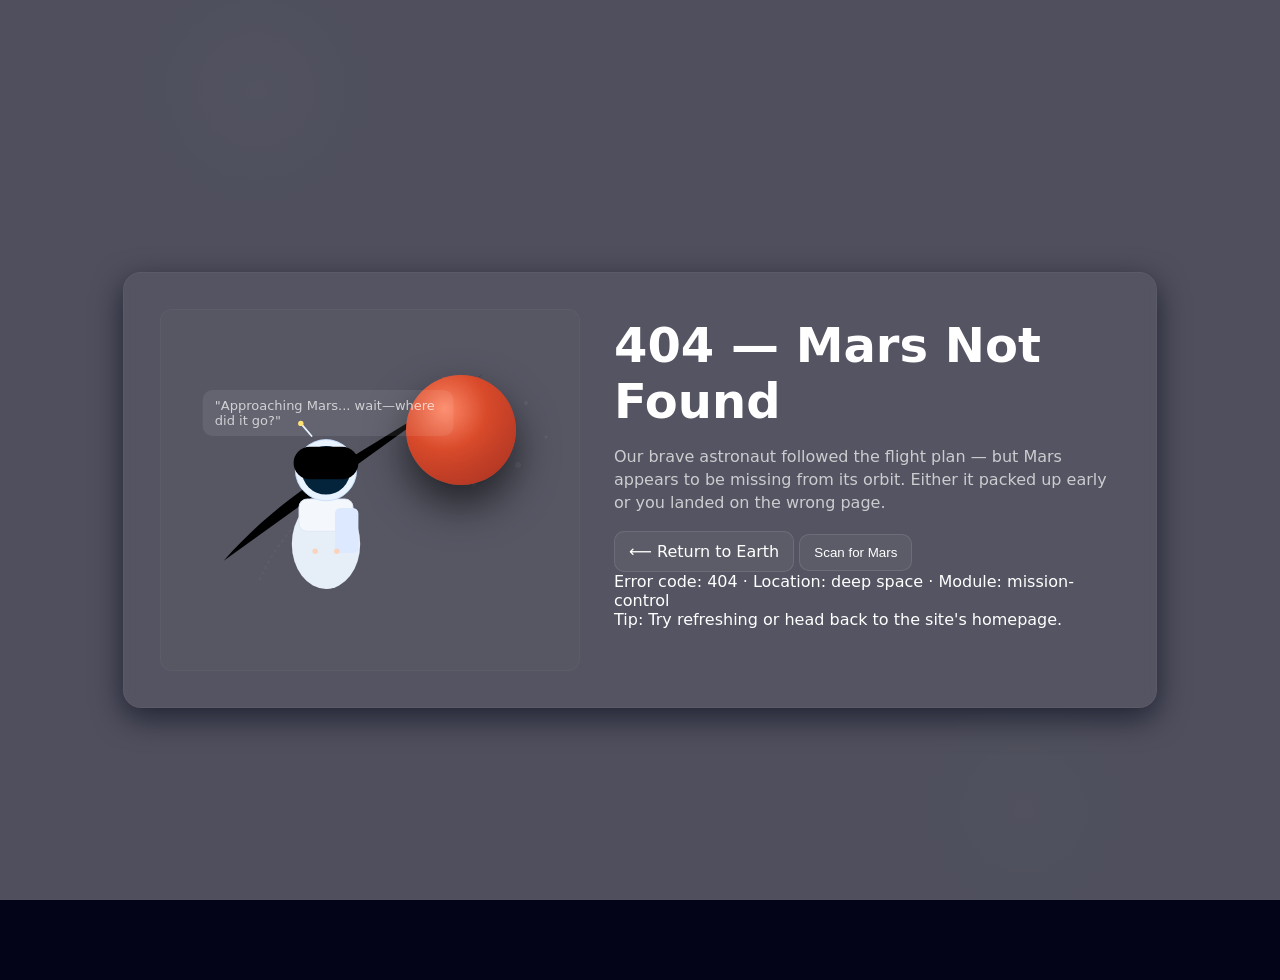
==== index.html @ 6b0a7d73 "name change" ====
<!DOCTYPE html>
<!-- index.html -->
<html lang="en">
  <head>
    <meta charset="utf-8" />
    <meta name="viewport" content="width=device-width, initial-scale=1" />
    <title>404 — Mars Not Found</title>
    <link rel="stylesheet" href="styles.css" />
  </head>
  <body>
    <div class="stars" aria-hidden="true"></div>
    <main class="stage" role="main">
      <div class="card" role="region" aria-labelledby="title">
        <div class="visual" aria-hidden="true">
          <div class="scene">
            <!-- dotted flight path -->
            <svg
              class="path"
              viewBox="0 0 800 600"
              preserveAspectRatio="none"
              aria-hidden="true"
            >
              <path class="dotted" d="M120 480 C260 320, 420 260, 620 120" />
            </svg>

            <!-- astronaut (SVG) -->
            <div class="astronaut" id="astronaut">
              <svg
                viewBox="0 0 200 240"
                width="100%"
                height="100%"
                xmlns="http://www.w3.org/2000/svg"
              >
                <g>
                  <path
                    d="M26 200 C40 170, 60 140, 88 120"
                    fill="none"
                    stroke="rgba(255,255,255,0.04)"
                    stroke-width="2"
                    stroke-dasharray="3 4"
                  />
                  <ellipse
                    cx="100"
                    cy="160"
                    rx="38"
                    ry="50"
                    fill="#eef6ff"
                    opacity="0.95"
                  />
                  <rect
                    x="70"
                    y="110"
                    width="60"
                    height="36"
                    rx="9"
                    fill="#f4f7fb"
                    stroke="#dfe8f6"
                  />
                  <rect
                    x="110"
                    y="120"
                    width="26"
                    height="50"
                    rx="6"
                    fill="#dde9ff"
                  />
                  <circle
                    cx="100"
                    cy="78"
                    r="34"
                    fill="#e9f2ff"
                    stroke="#c9dffb"
                  />
                  <circle cx="100" cy="78" r="27" fill="#04243b" />
                  <g class="shine">
                    <rect x="64" y="52" width="72" height="36" rx="18" />
                  </g>
                  <g fill="#ffcfb3" opacity="0.85">
                    <circle cx="88" cy="168" r="3" />
                    <circle cx="112" cy="168" r="3" />
                  </g>
                  <line
                    x1="84"
                    y1="40"
                    x2="72"
                    y2="26"
                    stroke="#e6f1ff"
                    stroke-width="2"
                    stroke-linecap="round"
                  />
                  <circle cx="72" cy="26" r="3" fill="#ffdf6a" />
                </g>
              </svg>
            </div>

            <!-- Mars area -->
            <div class="mars-wrap" id="marsWrap">
              <div class="mars" id="mars" role="img" aria-label="Mars">
                <div class="crater c1"></div>
                <div class="crater c2"></div>
                <div class="crater c3"></div>
              </div>
              <div class="dust" id="dust">
                <svg
                  viewBox="0 0 160 160"
                  width="160"
                  height="160"
                  xmlns="http://www.w3.org/2000/svg"
                >
                  <g fill="rgba(255,255,255,0.06)">
                    <circle cx="22" cy="34" r="3" />
                    <circle cx="48" cy="20" r="2" />
                    <circle cx="86" cy="44" r="2.5" />
                    <circle cx="120" cy="28" r="2" />
                    <circle cx="112" cy="90" r="3" />
                    <circle cx="68" cy="110" r="2" />
                    <circle cx="30" cy="96" r="2.2" />
                    <circle cx="140" cy="62" r="1.6" />
                  </g>
                </svg>
              </div>
            </div>

            <div class="bubble" id="bubble">
              "Approaching Mars... wait—where did it go?"
            </div>
          </div>
        </div>

        <div class="content">
          <h1 id="title">404 — <span class="glitch">Mars Not Found</span></h1>
          <p class="lead">
            Our brave astronaut followed the flight plan — but Mars appears to
            be missing from its orbit. Either it packed up early or you landed
            on the wrong page.
          </p>

          <div class="actions">
            <a href="/" class="btn" id="homeBtn" title="Return to homepage"
              >⟵ Return to Earth</a
            >
            <button
              class="btn secondary"
              id="retryBtn"
              title="Try to locate Mars again"
            >
              Scan for Mars
            </button>
          </div>

          <div class="meta">
            Error code: <span id="err">404</span> · Location: deep space ·
            Module: mission-control
          </div>
          <div class="missing-note" id="note">
            Tip: Try refreshing or head back to the site's homepage.
          </div>
        </div>
      </div>
    </main>

    <script>
      const mars = document.getElementById("mars");
      const dust = document.getElementById("dust");
      const bubble = document.getElementById("bubble");
      const retry = document.getElementById("retryBtn");
      const note = document.getElementById("note");

      function makeMarsVanish() {
        if (mars.classList.contains("missing")) {
          bubble.textContent =
            "Still not here. Did we check the right star chart?";
          mars.animate(
            [
              { transform: "translateX(0)" },
              { transform: "translateX(-6px)" },
              { transform: "translateX(6px)" },
              { transform: "translateX(0)" },
            ],
            { duration: 420, iterations: 1 }
          );
          return;
        }

        mars.classList.add("missing");
        setTimeout(() => dust.classList.add("show"), 220);
        bubble.textContent = "No planet detected. Marking Mars as missing.";
        note.textContent = "If found, please return to Mission Control.";
        const live = document.createElement("div");
        live.setAttribute("aria-live", "polite");
        live.style.position = "absolute";
        live.style.left = "-9999px";
        live.textContent = "Mars reported missing.";
        document.body.appendChild(live);
      }

      retry.addEventListener("click", makeMarsVanish);
      window.addEventListener("load", () => {
        setTimeout(makeMarsVanish, 1400);
      });
    </script>
  </body>
</html>
---- styles.css ----
:root {
  --bg: #030417;
  --accent: #ff6b6b;
  --muted: rgba(255, 255, 255, 0.7);
  --white: #ffffff;
  --shadow: 0 10px 30px rgba(2, 6, 23, 0.6);
  --sans: system-ui, -apple-system, "Segoe UI", Roboto, "Helvetica Neue", Arial, sans-serif;
}

/* Global */
html, body {
  height: 100%;
  margin: 0;
  font-family: var(--sans);
  background: radial-gradient(circle at 20% 10%, rgba(255,255,255,0.02), transparent 10%),
              radial-gradient(circle at 80% 90%, rgba(255,255,255,0.01), transparent 10%),
              var(--bg);
  color: var(--white);
  overflow: hidden;
}

/* Stars */
.stars {
  position: fixed;
  inset: 0;
  background-image:
    radial-gradient(#fff 0.6px, transparent 0.7px),
    radial-gradient(#fff 0.6px, transparent 0.7px);
  background-size: 1px 1px, 2px 2px;
  opacity: 0.3;
  pointer-events: none;
}

/* Layout */
.stage {
  min-height: 100vh;
  display: flex;
  align-items: center;
  justify-content: center;
  padding: 40px 20px;
}

.card {
  width: min(960px, 90%);
  background: rgba(255, 255, 255, 0.03);
  border-radius: 18px;
  padding: 36px;
  display: grid;
  grid-template-columns: 420px 1fr;
  gap: 28px;
  box-shadow: var(--shadow);
  backdrop-filter: blur(6px);
  border: 1px solid rgba(255, 255, 255, 0.04);
  animation: fadeIn 1s ease forwards;
  opacity: 0;
}

@keyframes fadeIn {
  to {
    opacity: 1;
  }
}

/* Visual */
.visual {
  position: relative;
  height: 360px;
  background: rgba(255, 255, 255, 0.02);
  border-radius: 12px;
  overflow: hidden;
  border: 1px solid rgba(255, 255, 255, 0.03);
}

.scene {
  position: relative;
  width: 100%;
  height: 100%;
}

/* Astronaut */
.astronaut {
  position: absolute;
  left: 18%;
  bottom: 14%;
  width: 180px;
  animation: float 6s ease-in-out infinite;
}

@keyframes float {
  0%, 100% { transform: translateY(0) rotate(-3deg); }
  50% { transform: translateY(-10px) rotate(3deg); }
}

/* Mars */
.mars-wrap {
  position: absolute;
  right: 8%;
  top: 18%;
  width: 140px;
  height: 140px;
}

.mars {
  width: 110px;
  height: 110px;
  border-radius: 50%;
  background: radial-gradient(circle at 35% 30%, #ff8c6b 0%, #d94b2b 40%, #9a2b20 100%);
  box-shadow: inset 0 8px 40px rgba(217, 75, 43, 0.35), 0 20px 40px rgba(0, 0, 0, 0.6);
  position: absolute;
  transition: all 1s ease;
}

/* Meteor */
.meteor {
  position: absolute;
  top: -80px;
  left: -120px;
  width: 40px;
  height: 40px;
  background: radial-gradient(circle at 30% 30%, #ffcf6b, #ff6b6b 60%, #662323 100%);
  border-radius: 50%;
  box-shadow: 0 0 20px rgba(255, 120, 80, 0.6);
  transform: rotate(45deg);
  opacity: 0;
}

/* Meteor Animation */
@keyframes meteorFall {
  0% {
    transform: translate(-200px, -200px) rotate(45deg) scale(0.7);
    opacity: 1;
  }
  80% {
    transform: translate(60px, 200px) rotate(45deg) scale(1);
    opacity: 1;
  }
  100% {
    transform: translate(90px, 240px) rotate(45deg) scale(1.2);
    opacity: 0;
  }
}

/* Mars Explosion */
@keyframes marsExplosion {
  0% { transform: scale(1); opacity: 1; filter: brightness(1); }
  20% { transform: scale(1.1); filter: brightness(1.3); }
  50% { transform: scale(0.8); opacity: 0.7; filter: brightness(2); }
  80% { transform: scale(0.5) rotate(40deg); opacity: 0.3; filter: blur(3px); }
  100% { transform: scale(0) rotate(80deg); opacity: 0; }
}

/* Text and Buttons */
.content {
  padding: 8px 6px;
}

h1 {
  font-size: 48px;
  margin: 0 0 8px;
}

p.lead {
  color: var(--muted);
  font-size: 16px;
  line-height: 1.45;
}

.btn {
  display: inline-flex;
  align-items: center;
  gap: 10px;
  padding: 10px 14px;
  background: rgba(255, 255, 255, 0.05);
  border: 1px solid rgba(255, 255, 255, 0.1);
  border-radius: 10px;
  color: var(--white);
  text-decoration: none;
  transition: box-shadow 0.3s ease, transform 0.3s ease;
}

.btn:hover {
  box-shadow: 0 0 10px rgba(255, 255, 255, 0.3);
  transform: translateY(-2px);
}

/* Bubble */
.bubble {
  position: absolute;
  left: 40%;
  bottom: 65%;
  transform: translateX(-50%);
  background: rgba(255, 255, 255, 0.08);
  padding: 8px 12px;
  border-radius: 10px;
  font-size: 13px;
  color: var(--muted);
}

/* Responsive */
@media (max-width: 480px) {
  h1 { font-size: 34px; }
  .astronaut { width: 140px; left: 10%; }
  .visual { height: 260px; }
  .mars-wrap { right: 6%; top: 8%; }
}
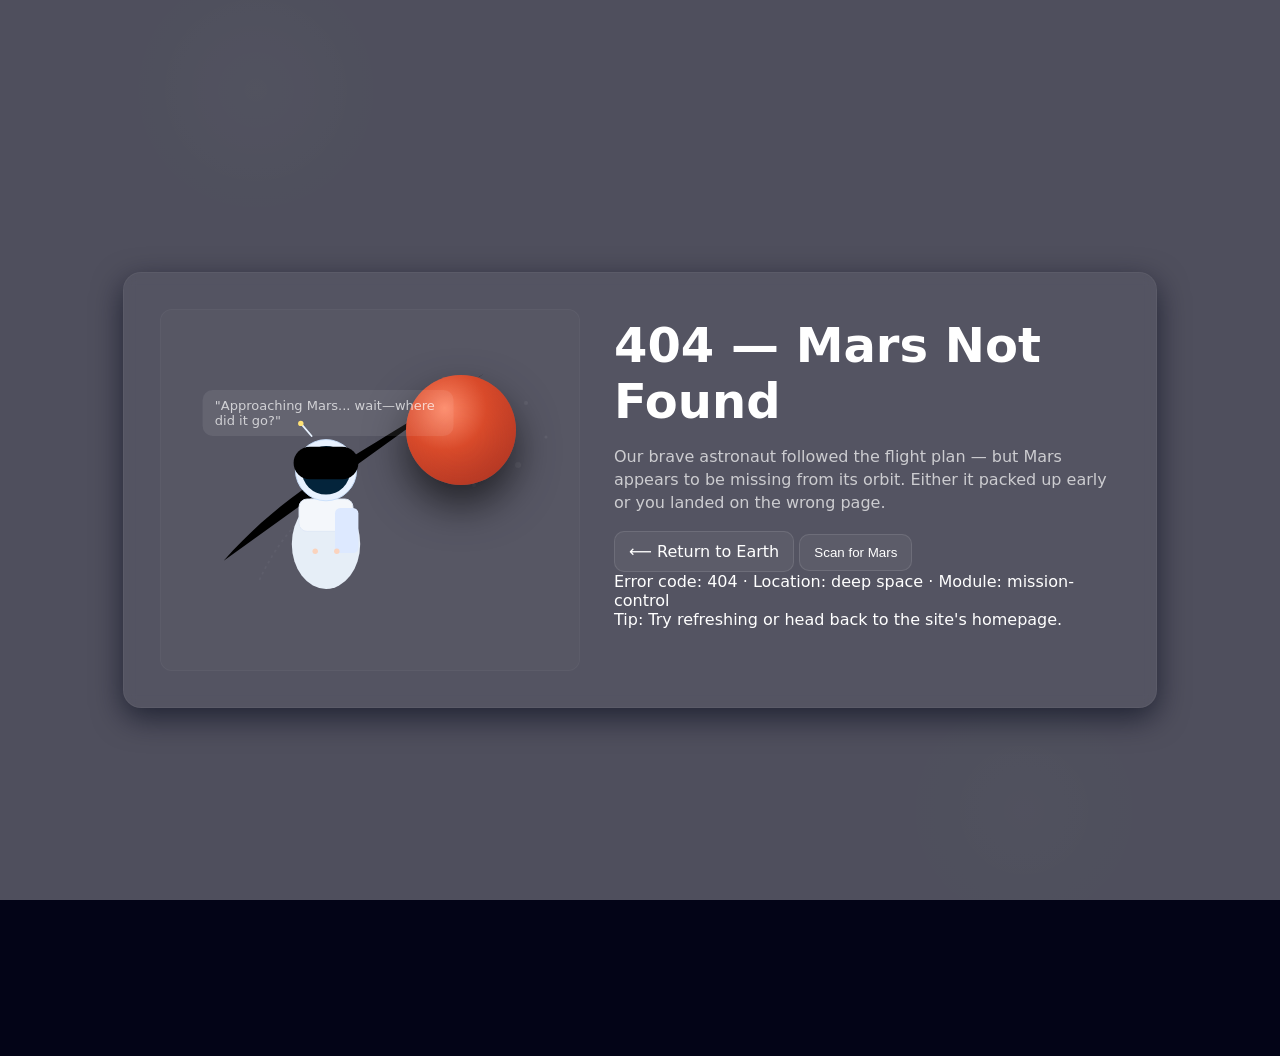
==== commit a03e2d32: "Merge branch 'main' of https://github.com/kiibs/404-to-mars" ====
--- a/index.html
+++ b/index.html
@@ -182,6 +182,7 @@
           return;
         }
 
+<<<<<<< HEAD
         mars.classList.add("missing");
         setTimeout(() => dust.classList.add("show"), 220);
         bubble.textContent = "No planet detected. Marking Mars as missing.";
@@ -200,4 +201,30 @@
       });
     </script>
   </body>
+=======
+        <div class="meta">Error code: <span id="err">404</span> · Location: deep space · Module: mission-control</div>
+        <div class="missing-note" id="note">Tip: Try refreshing or head back to the site's homepage.</div>
+      </div>
+    </div>
+  </main>
+<script>
+  const mars = document.getElementById('mars');
+  const meteor = document.createElement('div');
+  meteor.classList.add('meteor');
+  document.querySelector('.mars-wrap').appendChild(meteor);
+
+  function meteorStrike() {
+    meteor.style.animation = 'meteorFall 1.5s ease-in forwards';
+    setTimeout(() => {
+      mars.style.animation = 'marsExplosion 1.4s ease-out forwards';
+      document.getElementById('bubble').textContent = 'Impact detected — Mars destroyed!';
+    }, 1200);
+  }
+
+  window.addEventListener('load', () => {
+    setTimeout(meteorStrike, 1800);
+  });
+</script>
+</body>
+>>>>>>> 09193a2e6247289e4aeecf9acdb313950ce75a35
 </html>
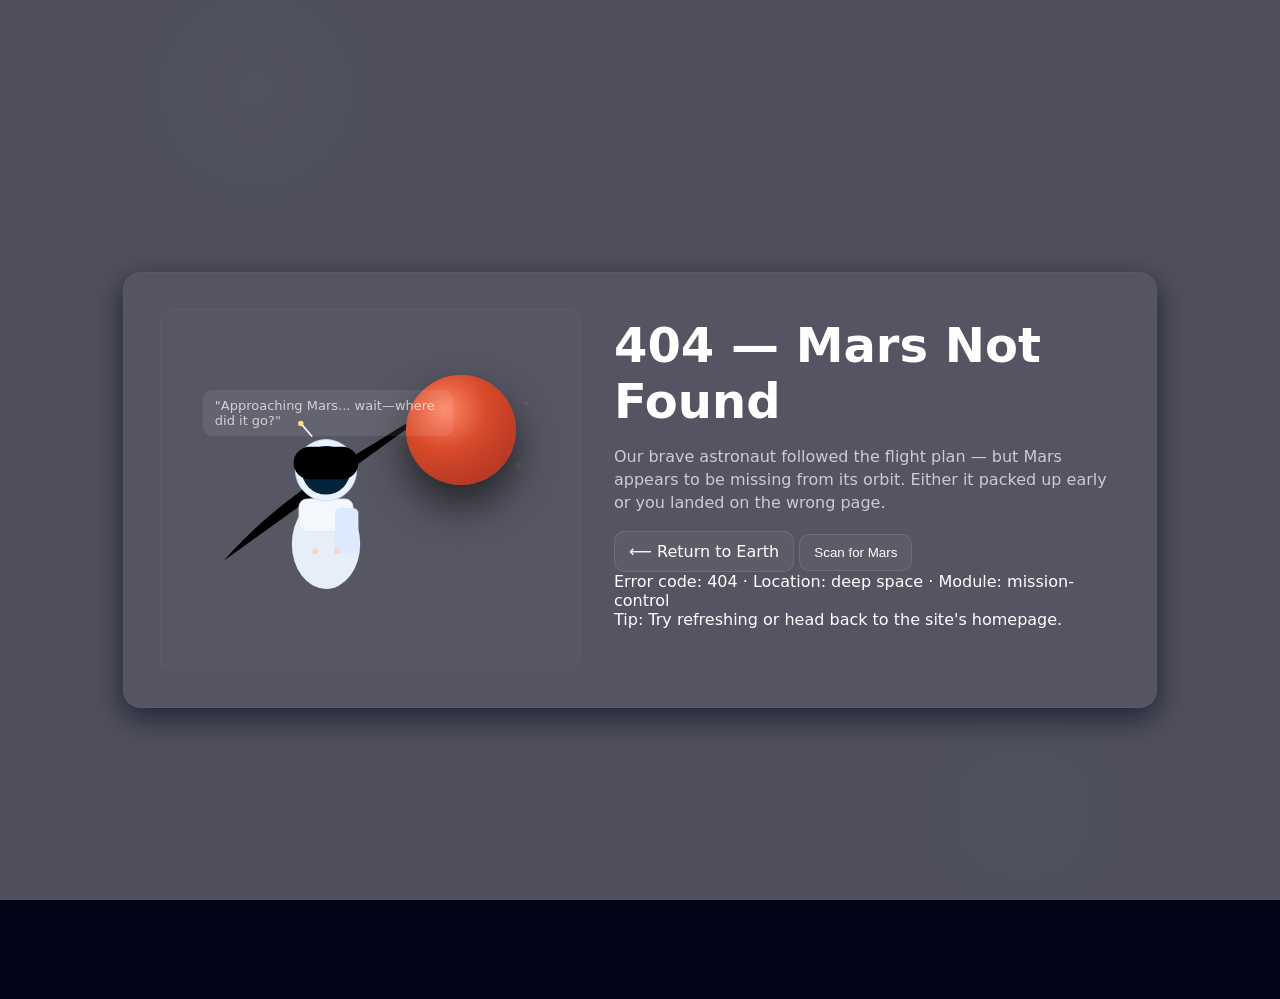
==== commit cd321960: "index" ====
--- a/index.html
+++ b/index.html
@@ -1,5 +1,5 @@
+<!-- index.html -->
 <!DOCTYPE html>
-<!-- index.html -->
 <html lang="en">
   <head>
     <meta charset="utf-8" />
@@ -161,70 +161,23 @@
 
     <script>
       const mars = document.getElementById("mars");
-      const dust = document.getElementById("dust");
-      const bubble = document.getElementById("bubble");
-      const retry = document.getElementById("retryBtn");
-      const note = document.getElementById("note");
+      const meteor = document.createElement("div");
+      meteor.classList.add("meteor");
+      document.querySelector(".mars-wrap").appendChild(meteor);
 
-      function makeMarsVanish() {
-        if (mars.classList.contains("missing")) {
-          bubble.textContent =
-            "Still not here. Did we check the right star chart?";
-          mars.animate(
-            [
-              { transform: "translateX(0)" },
-              { transform: "translateX(-6px)" },
-              { transform: "translateX(6px)" },
-              { transform: "translateX(0)" },
-            ],
-            { duration: 420, iterations: 1 }
-          );
-          return;
-        }
-
-<<<<<<< HEAD
-        mars.classList.add("missing");
-        setTimeout(() => dust.classList.add("show"), 220);
-        bubble.textContent = "No planet detected. Marking Mars as missing.";
-        note.textContent = "If found, please return to Mission Control.";
-        const live = document.createElement("div");
-        live.setAttribute("aria-live", "polite");
-        live.style.position = "absolute";
-        live.style.left = "-9999px";
-        live.textContent = "Mars reported missing.";
-        document.body.appendChild(live);
+      function meteorStrike() {
+        meteor.style.animation = "meteorFall 1.5s ease-in forwards";
+        setTimeout(() => {
+          mars.style.animation = "marsExplosion 1.4s ease-out forwards";
+          document.getElementById("bubble").textContent =
+            "Impact detected — Mars destroyed!";
+        }, 1200);
       }
 
-      retry.addEventListener("click", makeMarsVanish);
       window.addEventListener("load", () => {
-        setTimeout(makeMarsVanish, 1400);
+        setTimeout(meteorStrike, 1800);
       });
     </script>
   </body>
-=======
-        <div class="meta">Error code: <span id="err">404</span> · Location: deep space · Module: mission-control</div>
-        <div class="missing-note" id="note">Tip: Try refreshing or head back to the site's homepage.</div>
-      </div>
-    </div>
-  </main>
-<script>
-  const mars = document.getElementById('mars');
-  const meteor = document.createElement('div');
-  meteor.classList.add('meteor');
-  document.querySelector('.mars-wrap').appendChild(meteor);
-
-  function meteorStrike() {
-    meteor.style.animation = 'meteorFall 1.5s ease-in forwards';
-    setTimeout(() => {
-      mars.style.animation = 'marsExplosion 1.4s ease-out forwards';
-      document.getElementById('bubble').textContent = 'Impact detected — Mars destroyed!';
-    }, 1200);
-  }
-
-  window.addEventListener('load', () => {
-    setTimeout(meteorStrike, 1800);
-  });
-</script>
-</body>
->>>>>>> 09193a2e6247289e4aeecf9acdb313950ce75a35
+  >>>>>>> 09193a2e6247289e4aeecf9acdb313950ce75a35
 </html>
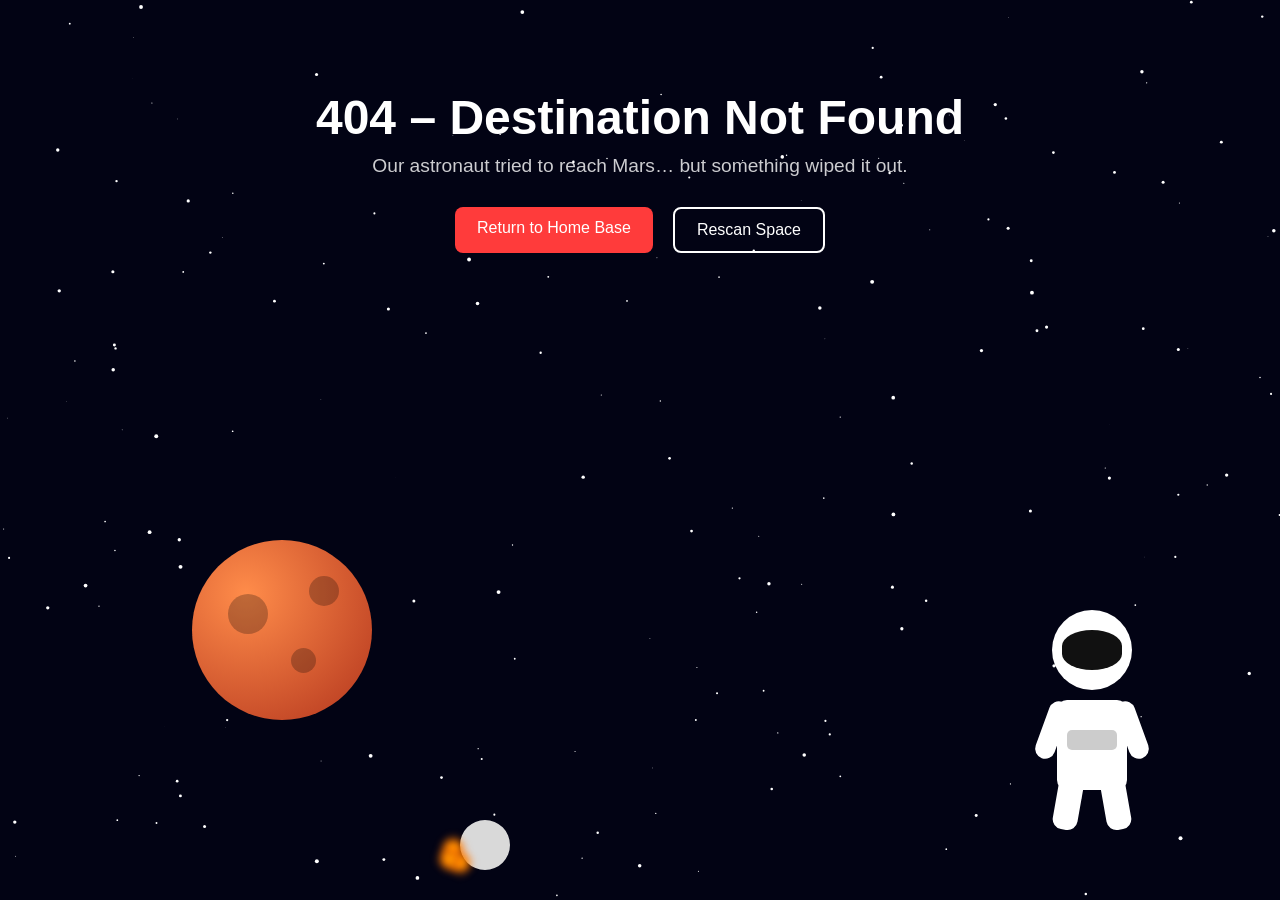
==== commit b83d382f: "Changed design and added responsiveness" ====
--- a/index.html
+++ b/index.html
@@ -1,183 +1,105 @@
-<!-- index.html -->
 <!DOCTYPE html>
 <html lang="en">
-  <head>
-    <meta charset="utf-8" />
-    <meta name="viewport" content="width=device-width, initial-scale=1" />
-    <title>404 — Mars Not Found</title>
-    <link rel="stylesheet" href="styles.css" />
-  </head>
-  <body>
-    <div class="stars" aria-hidden="true"></div>
-    <main class="stage" role="main">
-      <div class="card" role="region" aria-labelledby="title">
-        <div class="visual" aria-hidden="true">
-          <div class="scene">
-            <!-- dotted flight path -->
-            <svg
-              class="path"
-              viewBox="0 0 800 600"
-              preserveAspectRatio="none"
-              aria-hidden="true"
-            >
-              <path class="dotted" d="M120 480 C260 320, 420 260, 620 120" />
-            </svg>
+<head>
+  <meta charset="UTF-8" />
+  <meta name="viewport" content="width=device-width, initial-scale=1.0" />
+  <title>404 – Lost in Space</title>
+  <link rel="stylesheet" href="styles.css" />
+</head>
+<body>
+  <canvas id="stars"></canvas>
 
-            <!-- astronaut (SVG) -->
-            <div class="astronaut" id="astronaut">
-              <svg
-                viewBox="0 0 200 240"
-                width="100%"
-                height="100%"
-                xmlns="http://www.w3.org/2000/svg"
-              >
-                <g>
-                  <path
-                    d="M26 200 C40 170, 60 140, 88 120"
-                    fill="none"
-                    stroke="rgba(255,255,255,0.04)"
-                    stroke-width="2"
-                    stroke-dasharray="3 4"
-                  />
-                  <ellipse
-                    cx="100"
-                    cy="160"
-                    rx="38"
-                    ry="50"
-                    fill="#eef6ff"
-                    opacity="0.95"
-                  />
-                  <rect
-                    x="70"
-                    y="110"
-                    width="60"
-                    height="36"
-                    rx="9"
-                    fill="#f4f7fb"
-                    stroke="#dfe8f6"
-                  />
-                  <rect
-                    x="110"
-                    y="120"
-                    width="26"
-                    height="50"
-                    rx="6"
-                    fill="#dde9ff"
-                  />
-                  <circle
-                    cx="100"
-                    cy="78"
-                    r="34"
-                    fill="#e9f2ff"
-                    stroke="#c9dffb"
-                  />
-                  <circle cx="100" cy="78" r="27" fill="#04243b" />
-                  <g class="shine">
-                    <rect x="64" y="52" width="72" height="36" rx="18" />
-                  </g>
-                  <g fill="#ffcfb3" opacity="0.85">
-                    <circle cx="88" cy="168" r="3" />
-                    <circle cx="112" cy="168" r="3" />
-                  </g>
-                  <line
-                    x1="84"
-                    y1="40"
-                    x2="72"
-                    y2="26"
-                    stroke="#e6f1ff"
-                    stroke-width="2"
-                    stroke-linecap="round"
-                  />
-                  <circle cx="72" cy="26" r="3" fill="#ffdf6a" />
-                </g>
-              </svg>
-            </div>
+  <!-- Mars (CSS-drawn) -->
+  <div class="mars" id="mars">
+    <div class="crater c1"></div>
+    <div class="crater c2"></div>
+    <div class="crater c3"></div>
+  </div>
 
-            <!-- Mars area -->
-            <div class="mars-wrap" id="marsWrap">
-              <div class="mars" id="mars" role="img" aria-label="Mars">
-                <div class="crater c1"></div>
-                <div class="crater c2"></div>
-                <div class="crater c3"></div>
-              </div>
-              <div class="dust" id="dust">
-                <svg
-                  viewBox="0 0 160 160"
-                  width="160"
-                  height="160"
-                  xmlns="http://www.w3.org/2000/svg"
-                >
-                  <g fill="rgba(255,255,255,0.06)">
-                    <circle cx="22" cy="34" r="3" />
-                    <circle cx="48" cy="20" r="2" />
-                    <circle cx="86" cy="44" r="2.5" />
-                    <circle cx="120" cy="28" r="2" />
-                    <circle cx="112" cy="90" r="3" />
-                    <circle cx="68" cy="110" r="2" />
-                    <circle cx="30" cy="96" r="2.2" />
-                    <circle cx="140" cy="62" r="1.6" />
-                  </g>
-                </svg>
-              </div>
-            </div>
+  <!-- Meteor (CSS-drawn) -->
+  <div class="meteor" id="meteor">
+    <div class="fire f1"></div>
+    <div class="fire f2"></div>
+    <div class="fire f3"></div>
+  </div>
 
-            <div class="bubble" id="bubble">
-              "Approaching Mars... wait—where did it go?"
-            </div>
-          </div>
-        </div>
+  <!-- Explosion (CSS animated) -->
+  <div class="explosion" id="explosion"></div>
 
-        <div class="content">
-          <h1 id="title">404 — <span class="glitch">Mars Not Found</span></h1>
-          <p class="lead">
-            Our brave astronaut followed the flight plan — but Mars appears to
-            be missing from its orbit. Either it packed up early or you landed
-            on the wrong page.
-          </p>
+  <!-- Astronaut (CSS-drawn) -->
+  <div class="astronaut">
+    <div class="helmet"></div>
+    <div class="body"></div>
+    <div class="pack"></div>
+    <div class="arm left"></div>
+    <div class="arm right"></div>
+    <div class="leg left"></div>
+    <div class="leg right"></div>
+  </div>
 
-          <div class="actions">
-            <a href="/" class="btn" id="homeBtn" title="Return to homepage"
-              >⟵ Return to Earth</a
-            >
-            <button
-              class="btn secondary"
-              id="retryBtn"
-              title="Try to locate Mars again"
-            >
-              Scan for Mars
-            </button>
-          </div>
+  <div class="content">
+    <h1 class="title">404 – Destination Not Found</h1>
+    <p class="subtitle">Our astronaut tried to reach Mars… but something wiped it out.</p>
 
-          <div class="meta">
-            Error code: <span id="err">404</span> · Location: deep space ·
-            Module: mission-control
-          </div>
-          <div class="missing-note" id="note">
-            Tip: Try refreshing or head back to the site's homepage.
-          </div>
-        </div>
-      </div>
-    </main>
+    <div class="buttons">
+      <a href="/" class="btn primary">Return to Home Base</a>
+      <button class="btn secondary" id="retry">Rescan Space</button>
+    </div>
+  </div>
 
-    <script>
-      const mars = document.getElementById("mars");
-      const meteor = document.createElement("div");
-      meteor.classList.add("meteor");
-      document.querySelector(".mars-wrap").appendChild(meteor);
+  <script>
+    /* STARFIELD */
+    const canvas = document.getElementById('stars');
+    const c = canvas.getContext('2d');
+    canvas.width = window.innerWidth;
+    canvas.height = window.innerHeight;
 
-      function meteorStrike() {
-        meteor.style.animation = "meteorFall 1.5s ease-in forwards";
-        setTimeout(() => {
-          mars.style.animation = "marsExplosion 1.4s ease-out forwards";
-          document.getElementById("bubble").textContent =
-            "Impact detected — Mars destroyed!";
-        }, 1200);
+    let stars = [];
+    for (let i = 0; i < 200; i++) {
+      stars.push({
+        x: Math.random() * canvas.width,
+        y: Math.random() * canvas.height,
+        r: Math.random() * 2,
+        s: Math.random() * 0.5 + 0.2
+      });
+    }
+
+    function drawStars() {
+      c.clearRect(0, 0, canvas.width, canvas.height);
+      for (let star of stars) {
+        c.beginPath();
+        c.arc(star.x, star.y, star.r, 0, Math.PI * 2);
+        c.fillStyle = 'white';
+        c.fill();
+        star.y += star.s;
+        if (star.y > canvas.height) star.y = 0;
       }
+      requestAnimationFrame(drawStars);
+    }
+    drawStars();
 
-      window.addEventListener("load", () => {
-        setTimeout(meteorStrike, 1800);
-      });
-    </script>
-  </body>
-  >>>>>>> 09193a2e6247289e4aeecf9acdb313950ce75a35
+    /* IMPACT LOGIC */
+    const mars = document.getElementById('mars');
+    const meteor = document.getElementById('meteor');
+    const explosion = document.getElementById('explosion');
+    const retry = document.getElementById('retry');
+
+    function triggerImpact() {
+      meteor.classList.add('fall');
+      setTimeout(() => {
+        mars.classList.add('explode');
+        explosion.classList.add('show');
+      }, 1500);
+    }
+
+    retry.onclick = () => {
+      meteor.classList.remove('fall');
+      mars.classList.remove('explode');
+      explosion.classList.remove('show');
+      setTimeout(triggerImpact, 700);
+    };
+
+    window.onload = () => setTimeout(triggerImpact, 1200);
+  </script>
+</body>
 </html>
--- a/styles.css
+++ b/styles.css
@@ -1,205 +1,267 @@
-:root {
-  --bg: #030417;
-  --accent: #ff6b6b;
-  --muted: rgba(255, 255, 255, 0.7);
-  --white: #ffffff;
-  --shadow: 0 10px 30px rgba(2, 6, 23, 0.6);
-  --sans: system-ui, -apple-system, "Segoe UI", Roboto, "Helvetica Neue", Arial, sans-serif;
-}
-
-/* Global */
-html, body {
-  height: 100%;
+/* ===== GLOBAL RESET ===== */
+* {
   margin: 0;
-  font-family: var(--sans);
-  background: radial-gradient(circle at 20% 10%, rgba(255,255,255,0.02), transparent 10%),
-              radial-gradient(circle at 80% 90%, rgba(255,255,255,0.01), transparent 10%),
-              var(--bg);
-  color: var(--white);
+  padding: 0;
+  box-sizing: border-box;
+}
+
+body {
+  background: #020314;
   overflow: hidden;
-}
-
-/* Stars */
-.stars {
+  font-family: 'Segoe UI', sans-serif;
+  color: white;
+  height: 100vh;
+  width: 100vw;
+}
+
+/* ===== STAR CANVAS ===== */
+#stars {
   position: fixed;
-  inset: 0;
-  background-image:
-    radial-gradient(#fff 0.6px, transparent 0.7px),
-    radial-gradient(#fff 0.6px, transparent 0.7px);
-  background-size: 1px 1px, 2px 2px;
-  opacity: 0.3;
-  pointer-events: none;
-}
-
-/* Layout */
-.stage {
-  min-height: 100vh;
-  display: flex;
-  align-items: center;
-  justify-content: center;
-  padding: 40px 20px;
-}
-
-.card {
-  width: min(960px, 90%);
-  background: rgba(255, 255, 255, 0.03);
-  border-radius: 18px;
-  padding: 36px;
-  display: grid;
-  grid-template-columns: 420px 1fr;
-  gap: 28px;
-  box-shadow: var(--shadow);
-  backdrop-filter: blur(6px);
-  border: 1px solid rgba(255, 255, 255, 0.04);
-  animation: fadeIn 1s ease forwards;
-  opacity: 0;
-}
-
-@keyframes fadeIn {
-  to {
-    opacity: 1;
-  }
-}
-
-/* Visual */
-.visual {
-  position: relative;
-  height: 360px;
-  background: rgba(255, 255, 255, 0.02);
-  border-radius: 12px;
-  overflow: hidden;
-  border: 1px solid rgba(255, 255, 255, 0.03);
-}
-
-.scene {
-  position: relative;
+  top: 0;
+  left: 0;
   width: 100%;
   height: 100%;
-}
-
-/* Astronaut */
+  z-index: -1;
+}
+
+/* ===== CONTENT ===== */
+.content {
+  position: absolute;
+  top: 10%;
+  width: 100%;
+  text-align: center;
+  padding: 0 20px;
+}
+
+.title {
+  font-size: 3rem;
+  font-weight: 700;
+  margin-bottom: 10px;
+}
+
+.subtitle {
+  font-size: 1.2rem;
+  opacity: 0.8;
+  margin-bottom: 30px;
+}
+
+.buttons {
+  margin-top: 20px;
+  display: flex;
+  justify-content: center;
+  gap: 20px;
+}
+
+.btn {
+  padding: 12px 22px;
+  border-radius: 8px;
+  font-size: 1rem;
+  cursor: pointer;
+  border: none;
+  text-decoration: none;
+  transition: 0.3s;
+}
+
+.btn.primary {
+  background: #ff3b3b;
+  color: white;
+}
+
+.btn.primary:hover {
+  background: #ff5656;
+  transform: scale(1.05);
+}
+
+.btn.secondary {
+  background: transparent;
+  border: 2px solid white;
+  color: white;
+}
+
+.btn.secondary:hover {
+  background: white;
+  color: black;
+  transform: scale(1.05);
+}
+
+/* ===== MARS ===== */
+.mars {
+  position: absolute;
+  width: 180px;
+  height: 180px;
+  border-radius: 50%;
+  background: radial-gradient(circle at 30% 30%, #ff8c4a, #b3351d);
+  bottom: 20%;
+  left: 15%;
+  transition: 0.4s;
+  z-index: 2;
+  overflow: hidden;
+}
+
+.crater {
+  position: absolute;
+  background: rgba(0,0,0,0.25);
+  border-radius: 50%;
+}
+
+.c1 { width: 40px; height: 40px; top: 30%; left: 20%; }
+.c2 { width: 25px; height: 25px; top: 60%; left: 55%; }
+.c3 { width: 30px; height: 30px; top: 20%; left: 65%; }
+
+.mars.explode {
+  transform: scale(0.3);
+  opacity: 0;
+  filter: blur(8px);
+}
+
+/* ===== METEOR ===== */
+.meteor {
+  position: absolute;
+  width: 50px;
+  height: 50px;
+  background: #d9d9d9;
+  border-radius: 50%;
+  top: -80px;
+  left: 75%;
+  transform: rotate(45deg);
+  z-index: 3;
+}
+
+.fire {
+  position: absolute;
+  width: 20px;
+  height: 20px;
+  background: radial-gradient(circle, #ffbb00, #ff3b00);
+  border-radius: 50%;
+  filter: blur(4px);
+}
+
+.f1 { top: 40px; left: -5px; }
+.f2 { top: 45px; left: 10px; }
+.f3 { top: 50px; left: 0px; }
+
+.meteor.fall {
+  animation: meteorFall 1.5s ease-in forwards;
+}
+
+@keyframes meteorFall {
+  0% { transform: translate(0, 0) rotate(45deg); }
+  100% { transform: translate(-500px, 900px) rotate(45deg); }
+}
+
+/* ===== EXPLOSION ===== */
+.explosion {
+  position: absolute;
+  width: 250px;
+  height: 250px;
+  border-radius: 50%;
+  background: radial-gradient(circle, rgba(255,200,150,1), rgba(255,80,0,0.6), rgba(0,0,0,0));
+  bottom: 17%;
+  left: 12%;
+  opacity: 0;
+  transform: scale(0.2);
+  transition: 0.4s;
+  filter: blur(6px);
+  z-index: 1;
+}
+
+.explosion.show {
+  opacity: 1;
+  transform: scale(1);
+  filter: blur(2px);
+  animation: pulse 1s infinite alternate;
+}
+
+@keyframes pulse {
+  from { transform: scale(1); opacity: 1; }
+  to { transform: scale(1.2); opacity: 0.6; }
+}
+
+/* ===== ASTRONAUT ===== */
 .astronaut {
   position: absolute;
-  left: 18%;
-  bottom: 14%;
-  width: 180px;
-  animation: float 6s ease-in-out infinite;
+  bottom: 10%;
+  right: 10%;
+  width: 120px;
+  height: 200px;
+  animation: float 3s ease-in-out infinite;
+  z-index: 5;
 }
 
 @keyframes float {
-  0%, 100% { transform: translateY(0) rotate(-3deg); }
-  50% { transform: translateY(-10px) rotate(3deg); }
-}
-
-/* Mars */
-.mars-wrap {
-  position: absolute;
-  right: 8%;
-  top: 18%;
-  width: 140px;
-  height: 140px;
-}
-
-.mars {
-  width: 110px;
-  height: 110px;
-  border-radius: 50%;
-  background: radial-gradient(circle at 35% 30%, #ff8c6b 0%, #d94b2b 40%, #9a2b20 100%);
-  box-shadow: inset 0 8px 40px rgba(217, 75, 43, 0.35), 0 20px 40px rgba(0, 0, 0, 0.6);
-  position: absolute;
-  transition: all 1s ease;
-}
-
-/* Meteor */
-.meteor {
-  position: absolute;
-  top: -80px;
-  left: -120px;
-  width: 40px;
+  0% { transform: translateY(0); }
+  50% { transform: translateY(-20px); }
+  100% { transform: translateY(0); }
+}
+
+.helmet {
+  width: 80px;
+  height: 80px;
+  background: #ffffff;
+  border-radius: 50%;
+  margin: 0 auto;
+  position: relative;
+  top: 0;
+}
+
+.helmet::after {
+  content: '';
+  position: absolute;
+  width: 60px;
   height: 40px;
-  background: radial-gradient(circle at 30% 30%, #ffcf6b, #ff6b6b 60%, #662323 100%);
-  border-radius: 50%;
-  box-shadow: 0 0 20px rgba(255, 120, 80, 0.6);
-  transform: rotate(45deg);
-  opacity: 0;
-}
-
-/* Meteor Animation */
-@keyframes meteorFall {
-  0% {
-    transform: translate(-200px, -200px) rotate(45deg) scale(0.7);
-    opacity: 1;
-  }
-  80% {
-    transform: translate(60px, 200px) rotate(45deg) scale(1);
-    opacity: 1;
-  }
-  100% {
-    transform: translate(90px, 240px) rotate(45deg) scale(1.2);
-    opacity: 0;
-  }
-}
-
-/* Mars Explosion */
-@keyframes marsExplosion {
-  0% { transform: scale(1); opacity: 1; filter: brightness(1); }
-  20% { transform: scale(1.1); filter: brightness(1.3); }
-  50% { transform: scale(0.8); opacity: 0.7; filter: brightness(2); }
-  80% { transform: scale(0.5) rotate(40deg); opacity: 0.3; filter: blur(3px); }
-  100% { transform: scale(0) rotate(80deg); opacity: 0; }
-}
-
-/* Text and Buttons */
-.content {
-  padding: 8px 6px;
-}
-
-h1 {
-  font-size: 48px;
-  margin: 0 0 8px;
-}
-
-p.lead {
-  color: var(--muted);
-  font-size: 16px;
-  line-height: 1.45;
-}
-
-.btn {
-  display: inline-flex;
-  align-items: center;
-  gap: 10px;
-  padding: 10px 14px;
-  background: rgba(255, 255, 255, 0.05);
-  border: 1px solid rgba(255, 255, 255, 0.1);
+  top: 20px;
+  left: 10px;
+  background: #111;
+  border-radius: 50% / 40%;
+}
+
+.body {
+  width: 70px;
+  height: 90px;
+  background: white;
+  margin: 10px auto;
   border-radius: 10px;
-  color: var(--white);
-  text-decoration: none;
-  transition: box-shadow 0.3s ease, transform 0.3s ease;
-}
-
-.btn:hover {
-  box-shadow: 0 0 10px rgba(255, 255, 255, 0.3);
-  transform: translateY(-2px);
-}
-
-/* Bubble */
-.bubble {
-  position: absolute;
-  left: 40%;
-  bottom: 65%;
-  transform: translateX(-50%);
-  background: rgba(255, 255, 255, 0.08);
-  padding: 8px 12px;
+}
+
+.pack {
+  width: 50px;
+  height: 20px;
+  background: #ccc;
+  position: relative;
+  left: 35px;
+  top: -70px;
+  border-radius: 5px;
+}
+
+.arm {
+  width: 20px;
+  height: 60px;
+  background: white;
+  position: absolute;
+  top: 90px;
   border-radius: 10px;
-  font-size: 13px;
-  color: var(--muted);
-}
-
-/* Responsive */
-@media (max-width: 480px) {
-  h1 { font-size: 34px; }
-  .astronaut { width: 140px; left: 10%; }
-  .visual { height: 260px; }
-  .mars-wrap { right: 6%; top: 8%; }
-}
+}
+
+.arm.left { left: 10px; transform: rotate(20deg); }
+.arm.right { right: 10px; transform: rotate(-20deg); }
+
+.leg {
+  width: 25px;
+  height: 70px;
+  background: white;
+  position: absolute;
+  top: 150px;
+  border-radius: 10px;
+}
+
+.leg.left { left: 25px; transform: rotate(10deg); }
+.leg.right { right: 25px; transform: rotate(-10deg); }
+
+/* ===== RESPONSIVE ===== */
+@media (max-width: 600px) {
+  .title { font-size: 2rem; }
+  .subtitle { font-size: 1rem; }
+  .mars { width: 120px; height: 120px; }
+  .astronaut { transform: scale(0.8); }
+  .meteor { transform: scale(0.8); }
+}
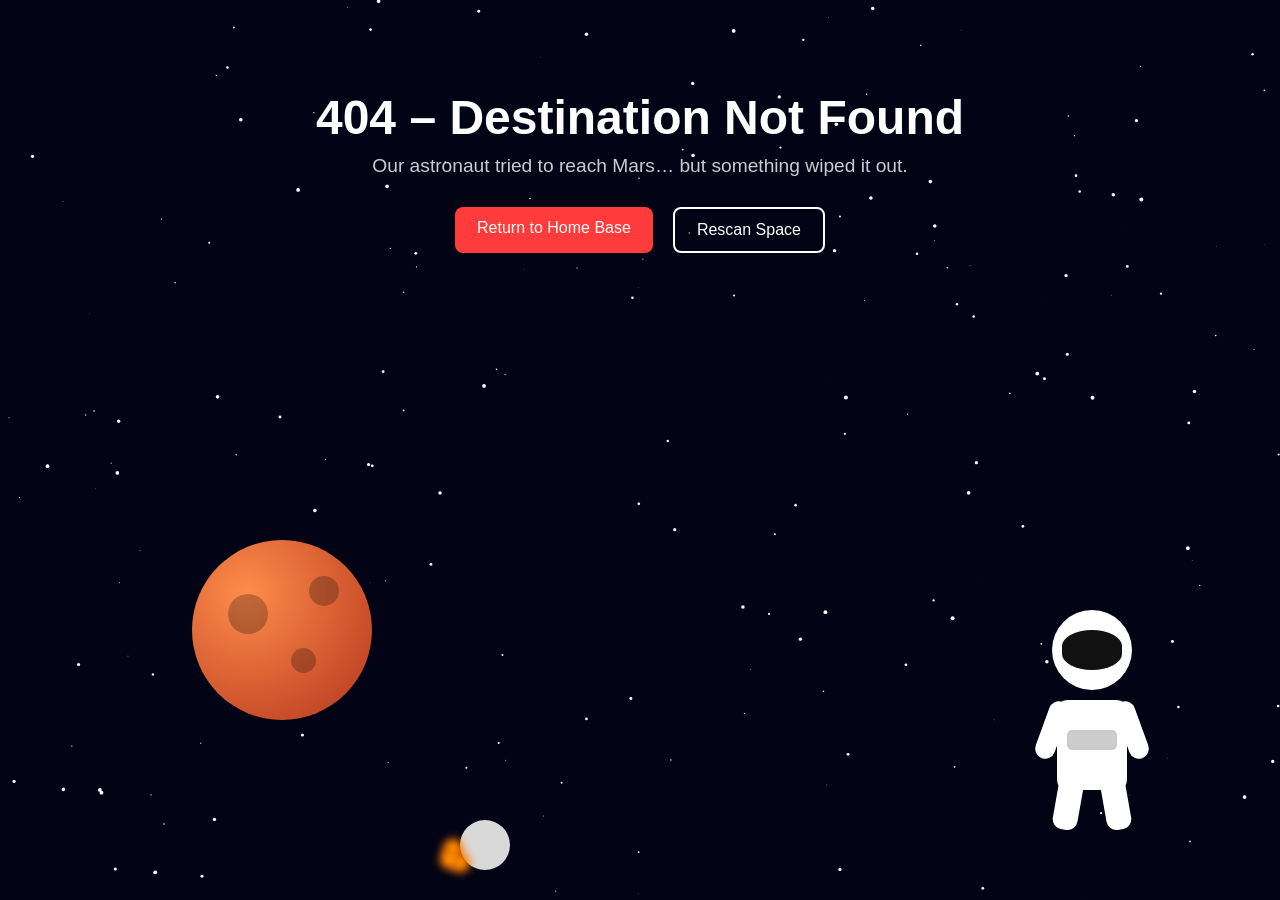
==== commit 352b281f: "readme" ====
--- a/index.html
+++ b/index.html
@@ -1,105 +1,107 @@
 <!DOCTYPE html>
 <html lang="en">
-<head>
-  <meta charset="UTF-8" />
-  <meta name="viewport" content="width=device-width, initial-scale=1.0" />
-  <title>404 – Lost in Space</title>
-  <link rel="stylesheet" href="styles.css" />
-</head>
-<body>
-  <canvas id="stars"></canvas>
+  <head>
+    <meta charset="UTF-8" />
+    <meta name="viewport" content="width=device-width, initial-scale=1.0" />
+    <title>404 – Lost in Space</title>
+    <link rel="stylesheet" type="text/css" href="./css/styles.css" />
+  </head>
+  <body>
+    <canvas id="stars"></canvas>
 
-  <!-- Mars (CSS-drawn) -->
-  <div class="mars" id="mars">
-    <div class="crater c1"></div>
-    <div class="crater c2"></div>
-    <div class="crater c3"></div>
-  </div>
+    <!-- Mars (CSS-drawn) -->
+    <div class="mars" id="mars">
+      <div class="crater c1"></div>
+      <div class="crater c2"></div>
+      <div class="crater c3"></div>
+    </div>
 
-  <!-- Meteor (CSS-drawn) -->
-  <div class="meteor" id="meteor">
-    <div class="fire f1"></div>
-    <div class="fire f2"></div>
-    <div class="fire f3"></div>
-  </div>
+    <!-- Meteor (CSS-drawn) -->
+    <div class="meteor" id="meteor">
+      <div class="fire f1"></div>
+      <div class="fire f2"></div>
+      <div class="fire f3"></div>
+    </div>
 
-  <!-- Explosion (CSS animated) -->
-  <div class="explosion" id="explosion"></div>
+    <!-- Explosion (CSS animated) -->
+    <div class="explosion" id="explosion"></div>
 
-  <!-- Astronaut (CSS-drawn) -->
-  <div class="astronaut">
-    <div class="helmet"></div>
-    <div class="body"></div>
-    <div class="pack"></div>
-    <div class="arm left"></div>
-    <div class="arm right"></div>
-    <div class="leg left"></div>
-    <div class="leg right"></div>
-  </div>
+    <!-- Astronaut (CSS-drawn) -->
+    <div class="astronaut">
+      <div class="helmet"></div>
+      <div class="body"></div>
+      <div class="pack"></div>
+      <div class="arm left"></div>
+      <div class="arm right"></div>
+      <div class="leg left"></div>
+      <div class="leg right"></div>
+    </div>
 
-  <div class="content">
-    <h1 class="title">404 – Destination Not Found</h1>
-    <p class="subtitle">Our astronaut tried to reach Mars… but something wiped it out.</p>
+    <div class="content">
+      <h1 class="title">404 – Destination Not Found</h1>
+      <p class="subtitle">
+        Our astronaut tried to reach Mars… but something wiped it out.
+      </p>
 
-    <div class="buttons">
-      <a href="/" class="btn primary">Return to Home Base</a>
-      <button class="btn secondary" id="retry">Rescan Space</button>
+      <div class="buttons">
+        <a href="/" class="btn primary">Return to Home Base</a>
+        <button class="btn secondary" id="retry">Rescan Space</button>
+      </div>
     </div>
-  </div>
 
-  <script>
-    /* STARFIELD */
-    const canvas = document.getElementById('stars');
-    const c = canvas.getContext('2d');
-    canvas.width = window.innerWidth;
-    canvas.height = window.innerHeight;
+    <script>
+      /* STARFIELD */
+      const canvas = document.getElementById("stars");
+      const c = canvas.getContext("2d");
+      canvas.width = window.innerWidth;
+      canvas.height = window.innerHeight;
 
-    let stars = [];
-    for (let i = 0; i < 200; i++) {
-      stars.push({
-        x: Math.random() * canvas.width,
-        y: Math.random() * canvas.height,
-        r: Math.random() * 2,
-        s: Math.random() * 0.5 + 0.2
-      });
-    }
+      let stars = [];
+      for (let i = 0; i < 200; i++) {
+        stars.push({
+          x: Math.random() * canvas.width,
+          y: Math.random() * canvas.height,
+          r: Math.random() * 2,
+          s: Math.random() * 0.5 + 0.2,
+        });
+      }
 
-    function drawStars() {
-      c.clearRect(0, 0, canvas.width, canvas.height);
-      for (let star of stars) {
-        c.beginPath();
-        c.arc(star.x, star.y, star.r, 0, Math.PI * 2);
-        c.fillStyle = 'white';
-        c.fill();
-        star.y += star.s;
-        if (star.y > canvas.height) star.y = 0;
+      function drawStars() {
+        c.clearRect(0, 0, canvas.width, canvas.height);
+        for (let star of stars) {
+          c.beginPath();
+          c.arc(star.x, star.y, star.r, 0, Math.PI * 2);
+          c.fillStyle = "white";
+          c.fill();
+          star.y += star.s;
+          if (star.y > canvas.height) star.y = 0;
+        }
+        requestAnimationFrame(drawStars);
       }
-      requestAnimationFrame(drawStars);
-    }
-    drawStars();
+      drawStars();
 
-    /* IMPACT LOGIC */
-    const mars = document.getElementById('mars');
-    const meteor = document.getElementById('meteor');
-    const explosion = document.getElementById('explosion');
-    const retry = document.getElementById('retry');
+      /* IMPACT LOGIC */
+      const mars = document.getElementById("mars");
+      const meteor = document.getElementById("meteor");
+      const explosion = document.getElementById("explosion");
+      const retry = document.getElementById("retry");
 
-    function triggerImpact() {
-      meteor.classList.add('fall');
-      setTimeout(() => {
-        mars.classList.add('explode');
-        explosion.classList.add('show');
-      }, 1500);
-    }
+      function triggerImpact() {
+        meteor.classList.add("fall");
+        setTimeout(() => {
+          mars.classList.add("explode");
+          explosion.classList.add("show");
+        }, 1500);
+      }
 
-    retry.onclick = () => {
-      meteor.classList.remove('fall');
-      mars.classList.remove('explode');
-      explosion.classList.remove('show');
-      setTimeout(triggerImpact, 700);
-    };
+      retry.onclick = () => {
+        meteor.classList.remove("fall");
+        mars.classList.remove("explode");
+        explosion.classList.remove("show");
+        setTimeout(triggerImpact, 700);
+      };
 
-    window.onload = () => setTimeout(triggerImpact, 1200);
-  </script>
-</body>
+      window.onload = () => setTimeout(triggerImpact, 1200);
+    </script>
+  </body>
 </html>
--- a/css/styles.css
+++ b/css/styles.css
@@ -0,0 +1,267 @@
+/* ===== GLOBAL RESET ===== */
+* {
+  margin: 0;
+  padding: 0;
+  box-sizing: border-box;
+}
+
+body {
+  background: #020314;
+  overflow: hidden;
+  font-family: 'Segoe UI', sans-serif;
+  color: white;
+  height: 100vh;
+  width: 100vw;
+}
+
+/* ===== STAR CANVAS ===== */
+#stars {
+  position: fixed;
+  top: 0;
+  left: 0;
+  width: 100%;
+  height: 100%;
+  z-index: -1;
+}
+
+/* ===== CONTENT ===== */
+.content {
+  position: absolute;
+  top: 10%;
+  width: 100%;
+  text-align: center;
+  padding: 0 20px;
+}
+
+.title {
+  font-size: 3rem;
+  font-weight: 700;
+  margin-bottom: 10px;
+}
+
+.subtitle {
+  font-size: 1.2rem;
+  opacity: 0.8;
+  margin-bottom: 30px;
+}
+
+.buttons {
+  margin-top: 20px;
+  display: flex;
+  justify-content: center;
+  gap: 20px;
+}
+
+.btn {
+  padding: 12px 22px;
+  border-radius: 8px;
+  font-size: 1rem;
+  cursor: pointer;
+  border: none;
+  text-decoration: none;
+  transition: 0.3s;
+}
+
+.btn.primary {
+  background: #ff3b3b;
+  color: white;
+}
+
+.btn.primary:hover {
+  background: #ff5656;
+  transform: scale(1.05);
+}
+
+.btn.secondary {
+  background: transparent;
+  border: 2px solid white;
+  color: white;
+}
+
+.btn.secondary:hover {
+  background: white;
+  color: black;
+  transform: scale(1.05);
+}
+
+/* ===== MARS ===== */
+.mars {
+  position: absolute;
+  width: 180px;
+  height: 180px;
+  border-radius: 50%;
+  background: radial-gradient(circle at 30% 30%, #ff8c4a, #b3351d);
+  bottom: 20%;
+  left: 15%;
+  transition: 0.4s;
+  z-index: 2;
+  overflow: hidden;
+}
+
+.crater {
+  position: absolute;
+  background: rgba(0,0,0,0.25);
+  border-radius: 50%;
+}
+
+.c1 { width: 40px; height: 40px; top: 30%; left: 20%; }
+.c2 { width: 25px; height: 25px; top: 60%; left: 55%; }
+.c3 { width: 30px; height: 30px; top: 20%; left: 65%; }
+
+.mars.explode {
+  transform: scale(0.3);
+  opacity: 0;
+  filter: blur(8px);
+}
+
+/* ===== METEOR ===== */
+.meteor {
+  position: absolute;
+  width: 50px;
+  height: 50px;
+  background: #d9d9d9;
+  border-radius: 50%;
+  top: -80px;
+  left: 75%;
+  transform: rotate(45deg);
+  z-index: 3;
+}
+
+.fire {
+  position: absolute;
+  width: 20px;
+  height: 20px;
+  background: radial-gradient(circle, #ffbb00, #ff3b00);
+  border-radius: 50%;
+  filter: blur(4px);
+}
+
+.f1 { top: 40px; left: -5px; }
+.f2 { top: 45px; left: 10px; }
+.f3 { top: 50px; left: 0px; }
+
+.meteor.fall {
+  animation: meteorFall 1.5s ease-in forwards;
+}
+
+@keyframes meteorFall {
+  0% { transform: translate(0, 0) rotate(45deg); }
+  100% { transform: translate(-500px, 900px) rotate(45deg); }
+}
+
+/* ===== EXPLOSION ===== */
+.explosion {
+  position: absolute;
+  width: 250px;
+  height: 250px;
+  border-radius: 50%;
+  background: radial-gradient(circle, rgba(255,200,150,1), rgba(255,80,0,0.6), rgba(0,0,0,0));
+  bottom: 17%;
+  left: 12%;
+  opacity: 0;
+  transform: scale(0.2);
+  transition: 0.4s;
+  filter: blur(6px);
+  z-index: 1;
+}
+
+.explosion.show {
+  opacity: 1;
+  transform: scale(1);
+  filter: blur(2px);
+  animation: pulse 1s infinite alternate;
+}
+
+@keyframes pulse {
+  from { transform: scale(1); opacity: 1; }
+  to { transform: scale(1.2); opacity: 0.6; }
+}
+
+/* ===== ASTRONAUT ===== */
+.astronaut {
+  position: absolute;
+  bottom: 10%;
+  right: 10%;
+  width: 120px;
+  height: 200px;
+  animation: float 3s ease-in-out infinite;
+  z-index: 5;
+}
+
+@keyframes float {
+  0% { transform: translateY(0); }
+  50% { transform: translateY(-20px); }
+  100% { transform: translateY(0); }
+}
+
+.helmet {
+  width: 80px;
+  height: 80px;
+  background: #ffffff;
+  border-radius: 50%;
+  margin: 0 auto;
+  position: relative;
+  top: 0;
+}
+
+.helmet::after {
+  content: '';
+  position: absolute;
+  width: 60px;
+  height: 40px;
+  top: 20px;
+  left: 10px;
+  background: #111;
+  border-radius: 50% / 40%;
+}
+
+.body {
+  width: 70px;
+  height: 90px;
+  background: white;
+  margin: 10px auto;
+  border-radius: 10px;
+}
+
+.pack {
+  width: 50px;
+  height: 20px;
+  background: #ccc;
+  position: relative;
+  left: 35px;
+  top: -70px;
+  border-radius: 5px;
+}
+
+.arm {
+  width: 20px;
+  height: 60px;
+  background: white;
+  position: absolute;
+  top: 90px;
+  border-radius: 10px;
+}
+
+.arm.left { left: 10px; transform: rotate(20deg); }
+.arm.right { right: 10px; transform: rotate(-20deg); }
+
+.leg {
+  width: 25px;
+  height: 70px;
+  background: white;
+  position: absolute;
+  top: 150px;
+  border-radius: 10px;
+}
+
+.leg.left { left: 25px; transform: rotate(10deg); }
+.leg.right { right: 25px; transform: rotate(-10deg); }
+
+/* ===== RESPONSIVE ===== */
+@media (max-width: 600px) {
+  .title { font-size: 2rem; }
+  .subtitle { font-size: 1rem; }
+  .mars { width: 120px; height: 120px; }
+  .astronaut { transform: scale(0.8); }
+  .meteor { transform: scale(0.8); }
+}
